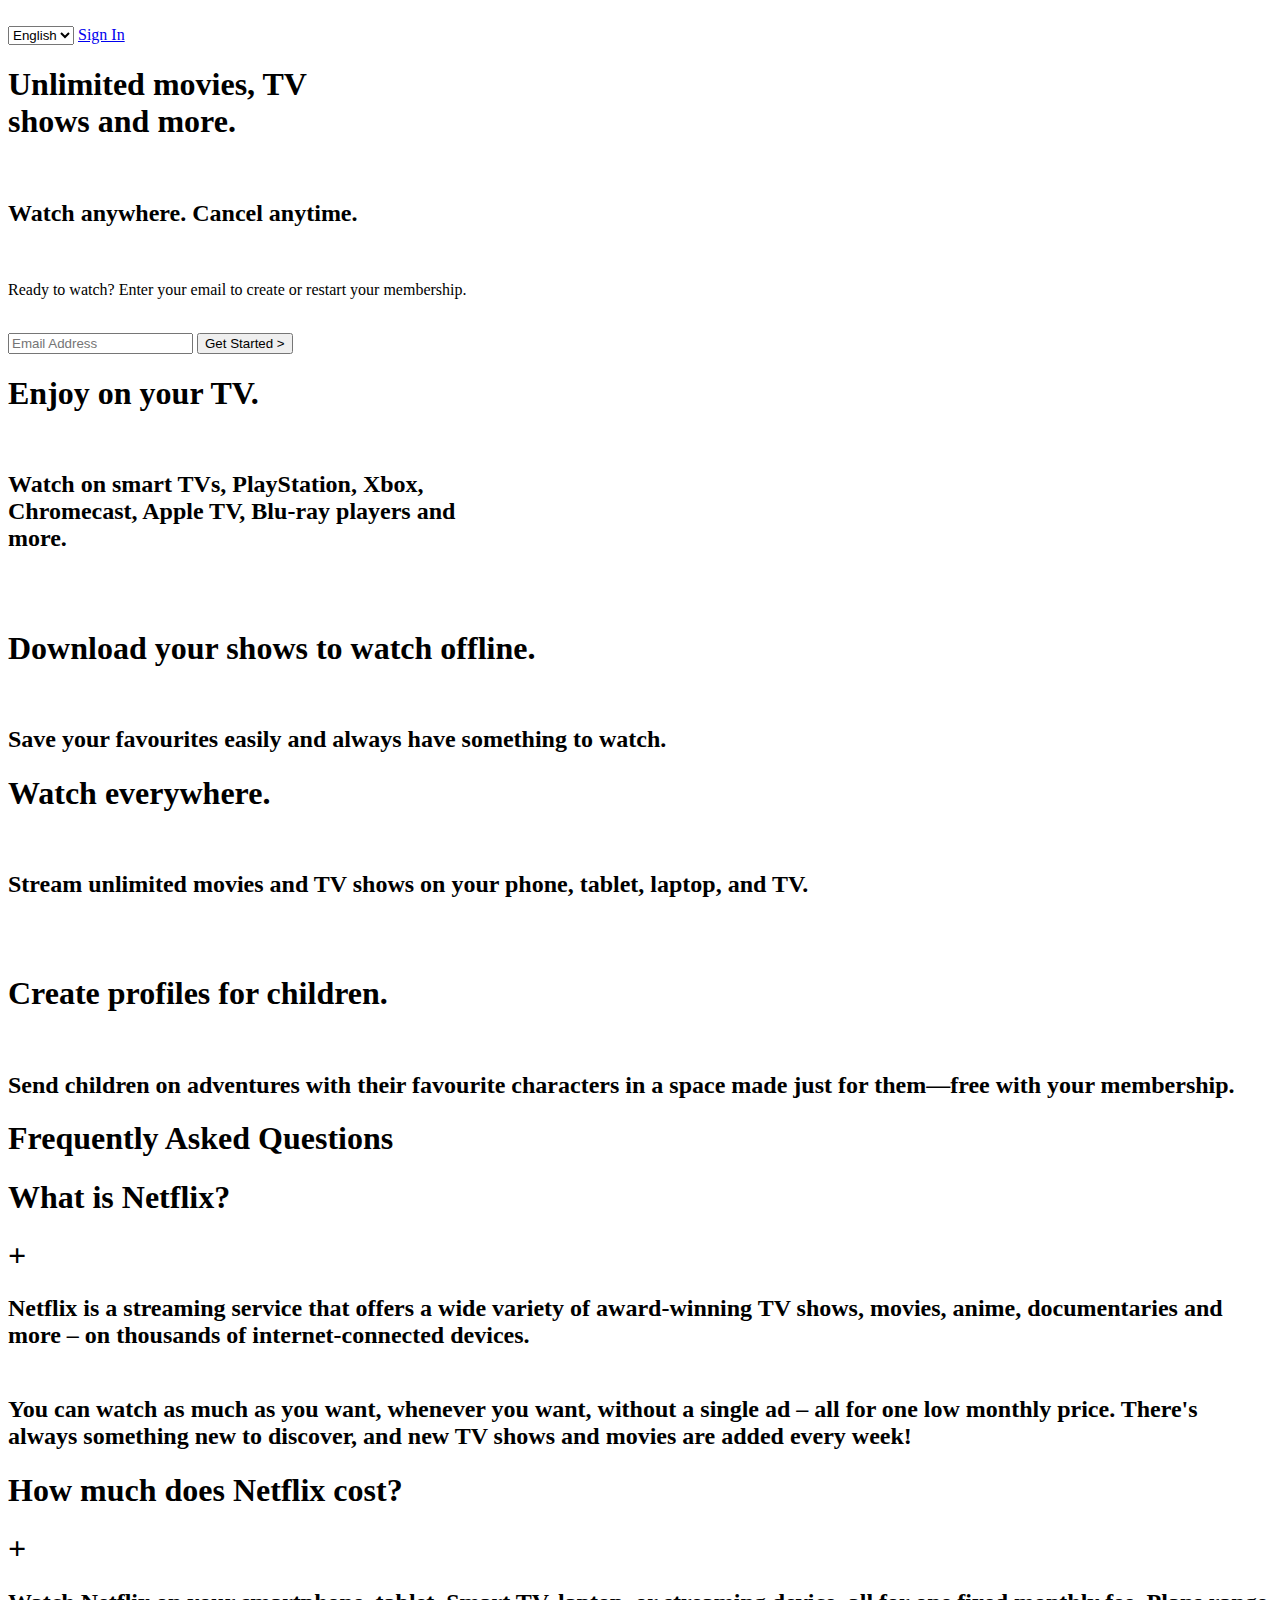
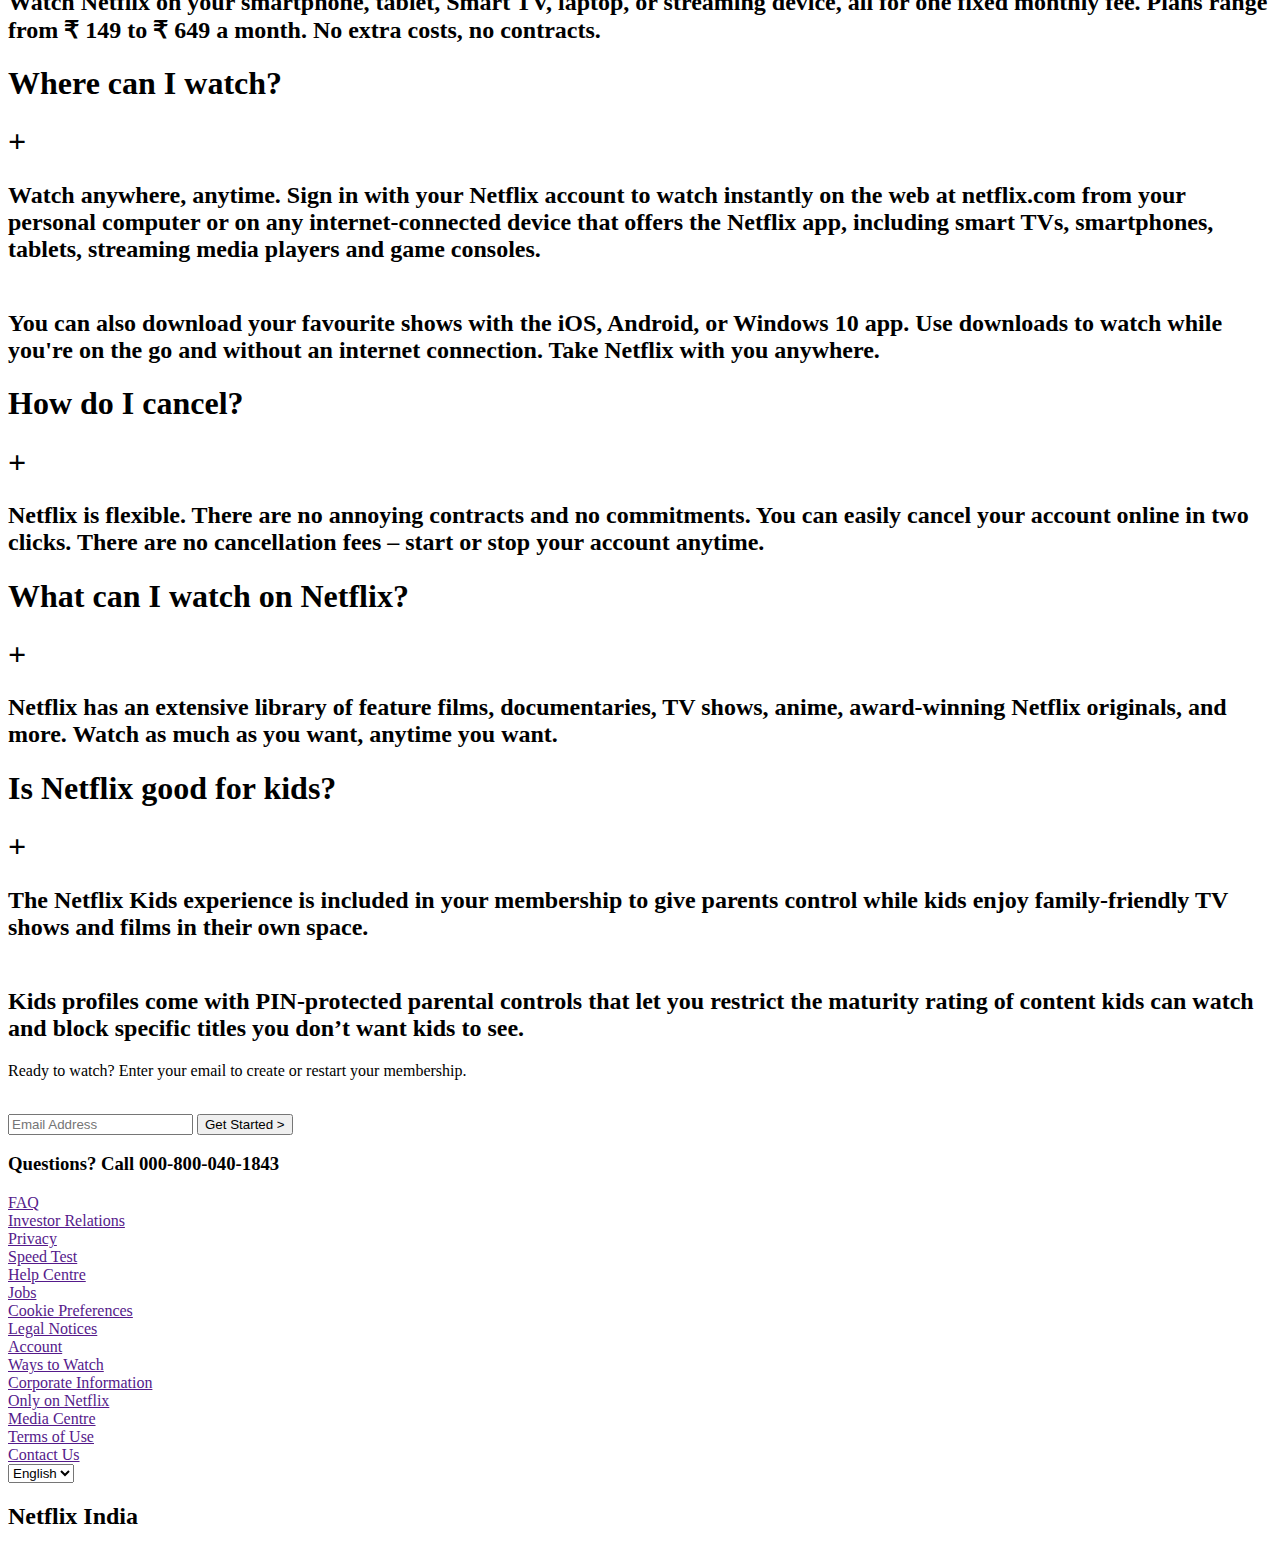
==== index.html @ 9a5b1e7c "Add files via upload" ====
<!DOCTYPE html>
<html lang="en">

<head>

    <meta charset="UTF-8">
    <meta http-equiv="X-UA-Compatible" content="IE=edge">
    <meta name="viewport" content="width=device-width, initial-scale=1.0">
    <link rel="shortcut icon" href="net.png" type="image/x-icon">
    <link rel="stylesheet" href="style.css">
    <title>Netflix India - Watch TV Shows Online , Watch movies Online netflix.com </title>
</head>

<body>


    <!-- container1 -->

    <div class="container1 all">
        <nav>
            <div class="navbar">
                <div class="btn1">
                    <img src="netflix.png" alt="">
                </div>
                <div class="btn2">
                    <select title="anything" class="select">
                        <option value="English">English</option>
                        <option value="English">Hindi</option>
                    </select>
                    <a href="signin.html" class="btn3">
                        Sign In
                    </a>

                </div>
            </div>
        </nav>

        <div class="content">
            <div class="content2">
                <h1>Unlimited movies, TV <br> shows and more.</h1>
                <br>
                <h2>Watch anywhere. Cancel anytime.</h2>
                <br>
                <p>Ready to watch? Enter your email to create or restart your membership.</p>
                <br>
                <div class="text">
                    <input type="text" title="anything" placeholder="Email Address" id="one">
                    <button onclick="newfun()">Get Started > </button>
                </div>
            </div>
        </div>
    </div>


    <!-- container2 -->

    <div class="container2 all">
        <div class="new1">
            <h1>Enjoy on your TV.</h1><br>
            <h2>Watch on smart TVs, PlayStation, Xbox,<br> Chromecast, Apple TV, Blu-ray players and <br> more.
            </h2>
        </div>
        <div class="new2">
            <img src="tv.png" alt="">
        </div>
    </div>


    <!-- container3 -->


    <div class="container3 all all2">
        <div class="new3">
            <img src="mobile.jpg" alt="">
        </div>
        <div class="new4">
            <h1>Download your shows to watch offline.</h1><br>
            <h2>Save your favourites easily and always have something to watch.
            </h2>
        </div>
    </div>

    <!-- container4 -->

    <div class="container4 all all2">
        <div class="new5">
            <h1>Watch everywhere.</h1><br>
            <h2>Stream unlimited movies and TV shows on your phone, tablet, laptop, and TV.</h2>
        </div>
        <div class="new6">
            <img src="mac.png" alt="">
        </div>
    </div>


    <!-- container5 -->


    <div class="container5 all all2">
        <div class="new7">
            <img src="child.png" alt="">
        </div>

        <div class="new8">
            <h1>Create profiles for children.</h1><br>
            <h2>Send children on adventures with their favourite characters in a space made just for them—free with your
                membership.</h2>
        </div>

    </div>


    <!-- container6 -->


    <div class="container6 all all2">

        <div class="footer">
            <h1 class="h1">Frequently Asked Questions</h1>
            <div class="ques1" id="open">
                <h1>What is Netflix?</h1>
                <h1>+</h1>
            </div>
            <div class="write">
                <h2>Netflix is a streaming service that offers a wide variety of award-winning TV shows, movies, anime,
                    documentaries and more – on thousands of internet-connected devices.
                    <br>
                    <br>
                </h2>
                <h2>You can watch as much as you want, whenever you want, without a single ad – all for one low monthly
                    price. There's always something new to discover, and new TV shows and movies are added every week!
                </h2>
            </div>
            <div class="ques1">
                <h1>How much does Netflix cost?</h1>
                <h1>+</h1>
            </div>
            <div class="write">
                <h2>Watch Netflix on your smartphone, tablet, Smart TV, laptop, or streaming device, all for one fixed monthly fee. Plans range from ₹ 149 to ₹ 649 a month. No extra costs, no contracts.</h2>
            </div>
            <div class="ques1">
                <h1>Where can I watch?</h1>
                <h1>+</h1>
            </div>
            <div class="write">
                <h2>Watch anywhere, anytime. Sign in with your Netflix account to watch instantly on the web at netflix.com from your personal computer or on any internet-connected device that offers the Netflix app, including smart TVs, smartphones, tablets, streaming media players and game consoles.
                    <br>
                    <br>
                </h2>
                <h2>You can also download your favourite shows with the iOS, Android, or Windows 10 app. Use downloads to watch while you're on the go and without an internet connection. Take Netflix with you anywhere.</h2>
            </div>
            <div class="ques1">
                <h1>How do I cancel?</h1>
                <h1>+</h1>
            </div>
            <div class="write">
                <h2>Netflix is flexible. There are no annoying contracts and no commitments. You can easily cancel your account online in two clicks. There are no cancellation fees – start or stop your account anytime.</h2>
            </div>
            <div class="ques1">
                <h1>What can I watch on Netflix?</h1>
                <h1>+</h1>
            </div>
            <div class="write">
                <h2>Netflix has an extensive library of feature films, documentaries, TV shows, anime, award-winning Netflix originals, and more. Watch as much as you want, anytime you want.</h2>
            </div>
            <div class="ques1">
                <h1>Is Netflix good for kids?</h1>
                <h1>+</h1>
            </div>
            <div class="write">
                <h2>The Netflix Kids experience is included in your membership to give parents control while kids enjoy family-friendly TV shows and films in their own space.
                    <br>
                    <br>
                </h2>
                <h2>Kids profiles come with PIN-protected parental controls that let you restrict the maturity rating of content kids can watch and block specific titles you don’t want kids to see.</h2>
            </div>

            <div class="new10">
                <p>Ready to watch? Enter your email to create or restart your membership.</p>
                <br>
                <div class="text">
                    <input type="text" title="anything" placeholder="Email Address" id="one">
                    <button onclick="newfun()">Get Started > </button>
                </div>
            </div>
        </div>
    </div>



    <!-- container7 -->



    <div class="container7 all all2">
        <div class="content7">
            <h3>Questions? Call 000-800-040-1843</h3>

            <div class="bottom">

                <div class="bottom1">
                    <div class="info1">
                        <a href="">FAQ</a>
                        <br>
                        <a href="">Investor Relations</a>
                        <br>
                        <a href="">Privacy</a>
                        <br>
                        <a href="">Speed Test</a>
                        <br>
                    </div>

                    <div class="info2">
                        <a href="">Help Centre</a>
                        <br>


                        <a href="">Jobs</a>
                        <br>


                        <a href="">Cookie Preferences</a>
                        <br>


                        <a href="">Legal Notices</a>
                        <br>
                    </div>

                </div>

                <div class="bottom2">
                    <div class="info1">
                        <a href="">Account</a>
                        <br>
                        <a href="">Ways to Watch</a>
                        <br>
                        <a href="">Corporate Information</a>
                        <br>
                        <a href="">Only on Netflix</a>
                        <br>
                    </div>

                    <div class="info2">
                        <a href="">Media Centre</a>
                        <br>

                        <a href="">Terms of Use</a>
                        <br>

                        <a href="">Contact Us</a>
                        <br>
                    </div>

                </div>
            </div>

            <div class="select1">
                <select name="new" id="new" title="new">
                    <option value="">English</option>
                    <option value="">Hindi</option>
                </select>
                <h2>Netflix India</h2>
            </div>

        </div>
    </div>


    <script src="index.js"></script>
</body>

</html>
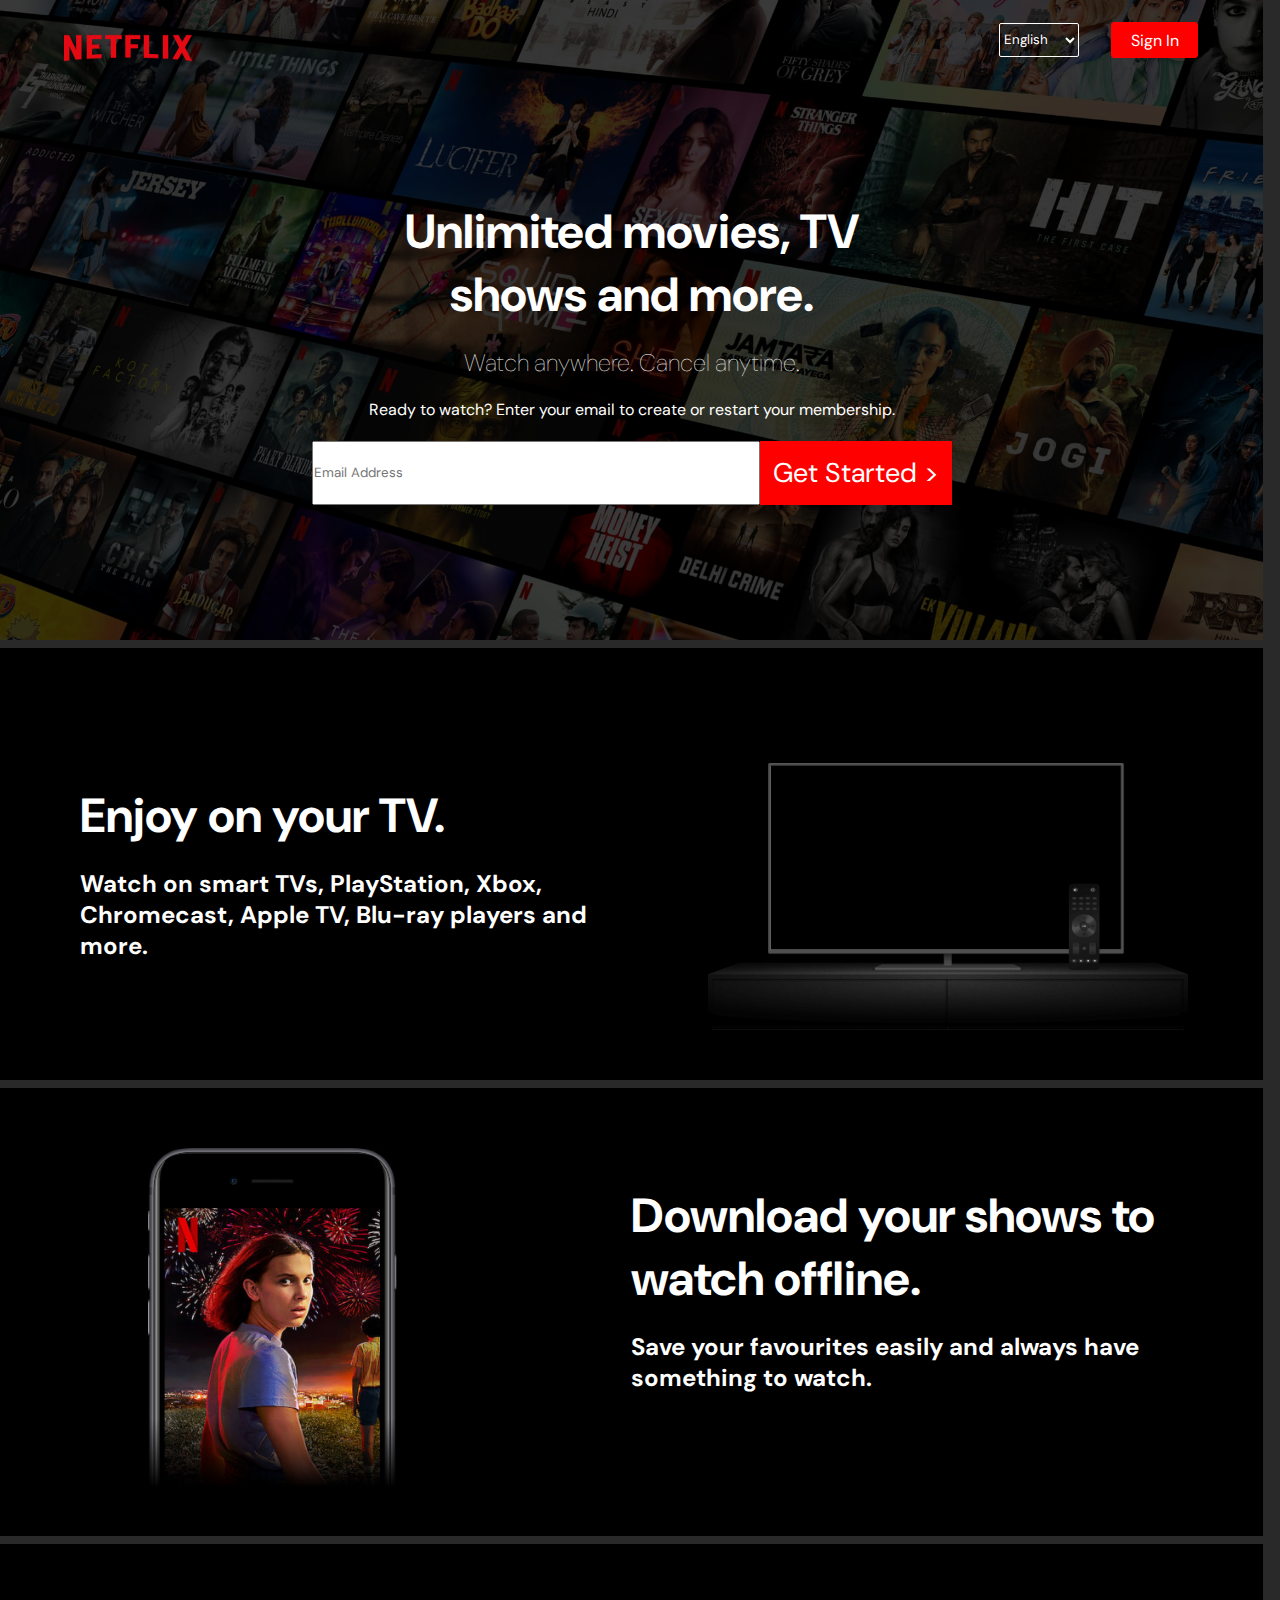
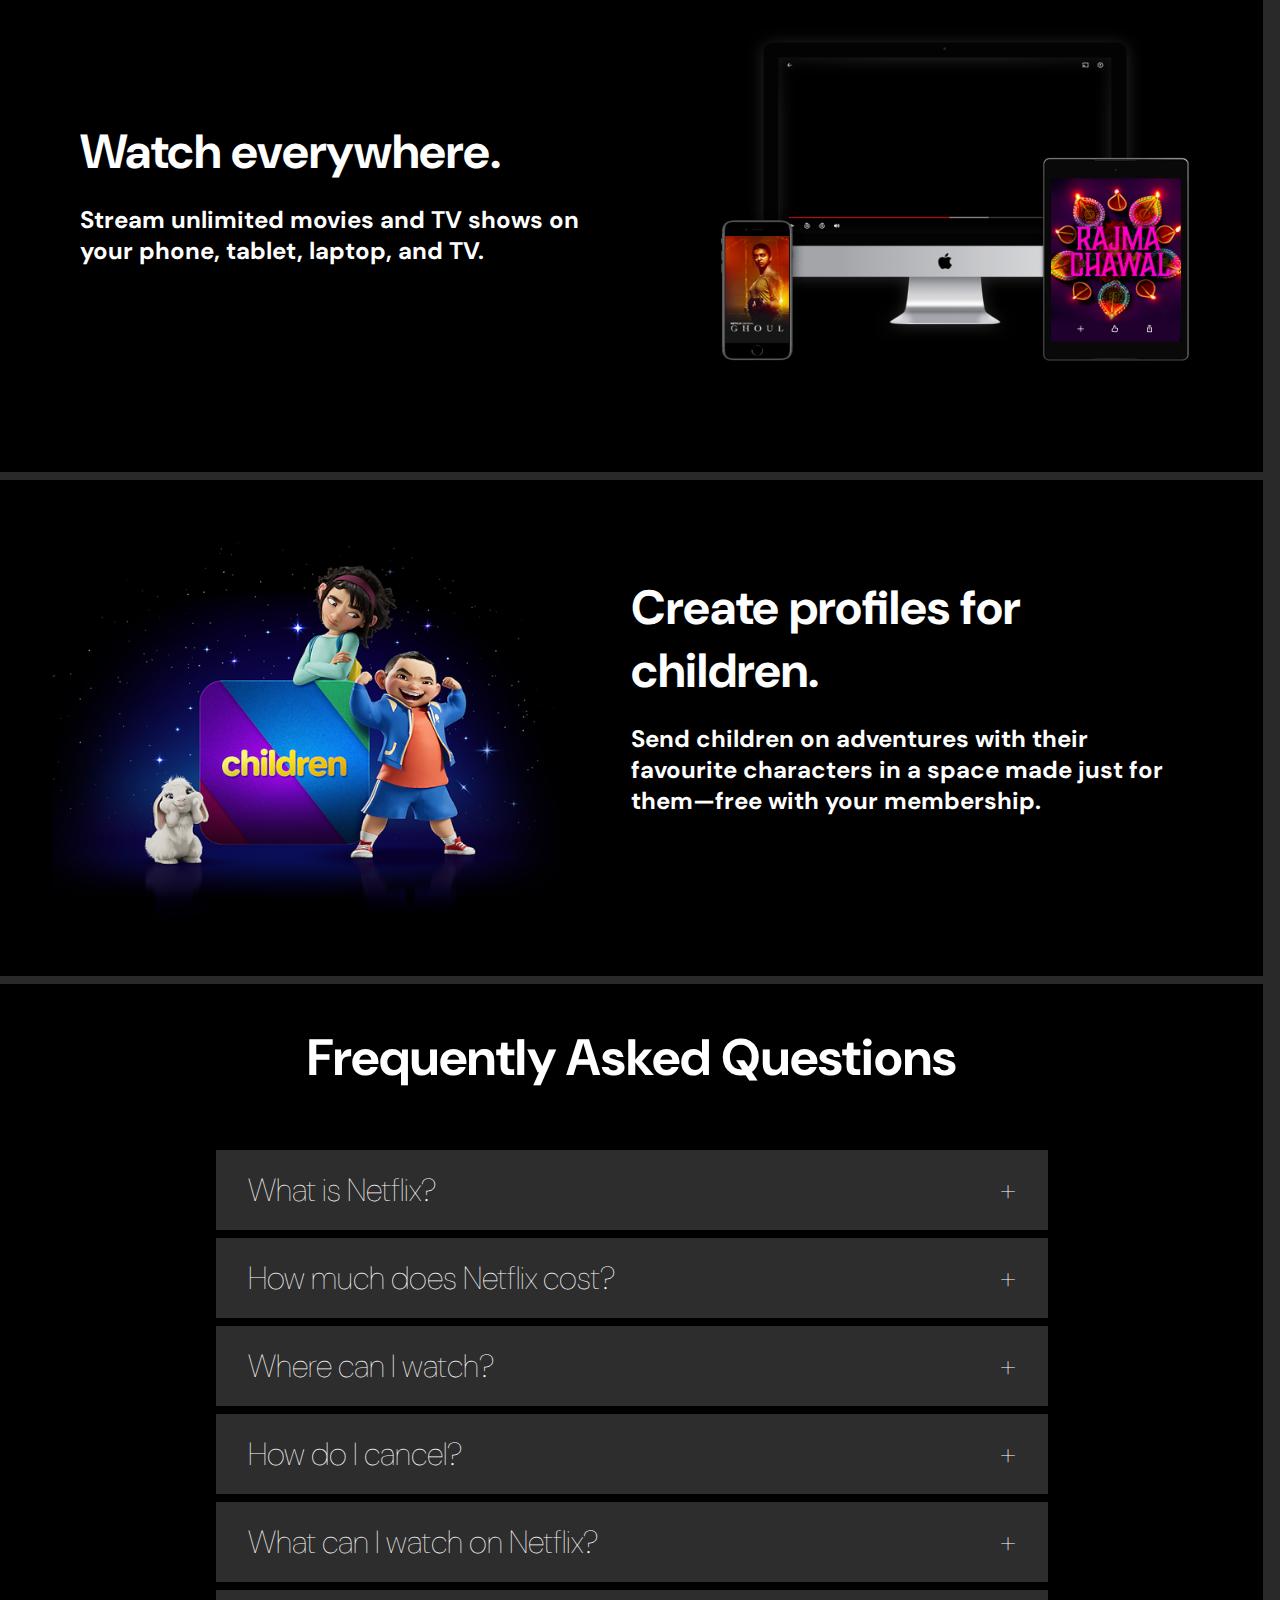
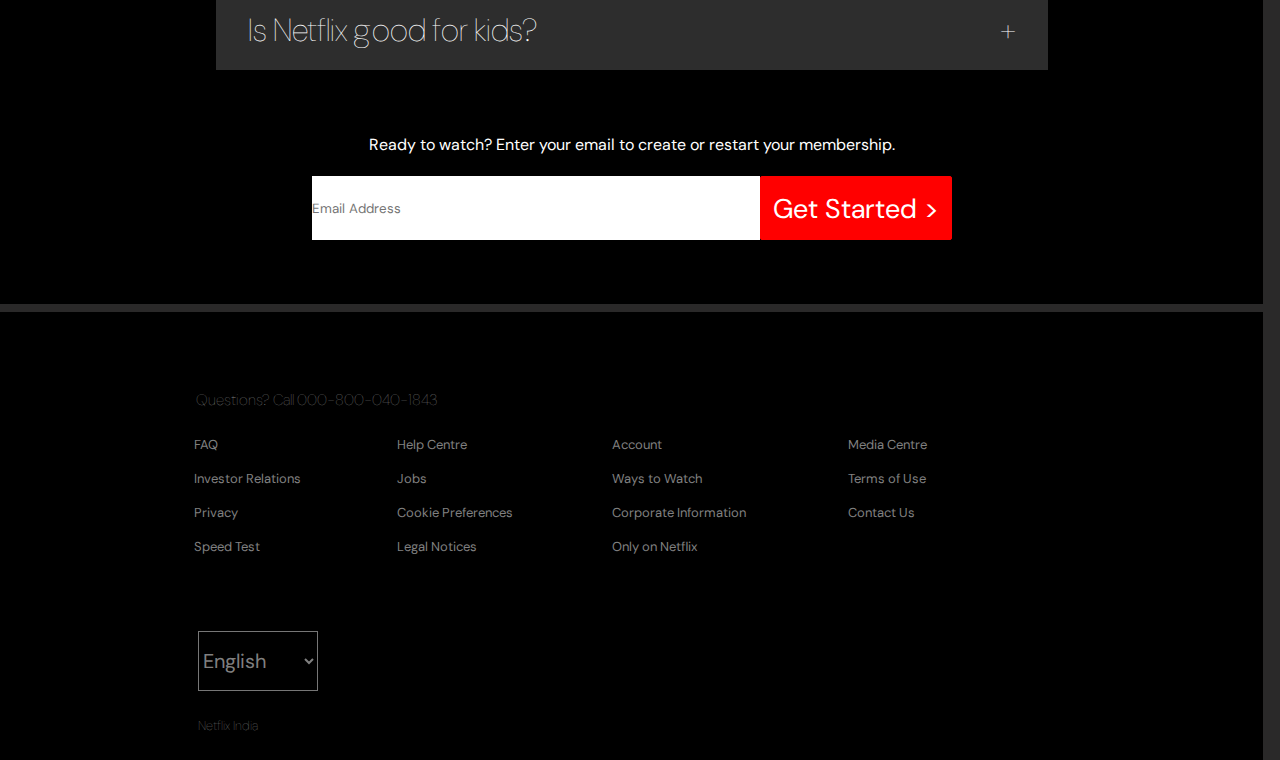
==== commit f3c40d39: "Responsive update" ====
--- a/index.html
+++ b/index.html
@@ -44,7 +44,7 @@
                 <p>Ready to watch? Enter your email to create or restart your membership.</p>
                 <br>
                 <div class="text">
-                    <input type="text" title="anything" placeholder="Email Address" id="one">
+                    <input type="text" title="anything" placeholder="Email Address" id="fone">
                     <button onclick="newfun()">Get Started > </button>
                 </div>
             </div>
--- a/style.css
+++ b/style.css
@@ -0,0 +1,455 @@
+/* @import url('https://fonts.googleapis.com/css2?family=Roboto+Mono:wght@300&family=Spline+Sans&display=swap'); */
+
+@import url('https://fonts.googleapis.com/css2?family=DM+Sans&display=swap');
+*{
+    margin: 0;
+    padding: 0;
+    box-sizing: border-box;
+    /* font-family:  'Spline Sans', sans-serif; */
+    font-family: 'DM Sans', sans-serif;
+}
+body{
+    background-color: rgb(42, 41, 41);
+}
+
+
+/* 1st Container */
+.all2{
+    color:white;
+    height: 28em;
+    display: flex;
+    background-color: black;
+}
+.all{
+    width: 98.7vw;
+    /* border: 2px solid black; */
+    margin-bottom: 0.5em;
+}
+.container1{
+    position: relative;
+    background: url('netflix.jpg') no-repeat center center/cover ;
+    opacity: 2;
+    height: 40em;
+    z-index: 1;
+}
+.navbar::before{
+    position: absolute;
+    content: "";
+    width: 100%;
+    height: 40em;
+    box-sizing: border-box;
+    top:0;
+    background-color:rgba(0, 0, 0, 0.7) ;
+    z-index: -1;
+}
+.navbar{
+    position: relative;
+    display: flex;
+    justify-content: space-between;
+    flex-direction: row;
+    /* border: 2px solid blue; */
+    line-height: center;
+    height: 5em;
+}
+.btn2{
+    /* border: 2px solid red; */
+    margin-right: 2.8em;
+    width: 15em;
+    display: flex;
+    justify-content: center;
+    align-items: center;
+}
+.btn3{
+    display: flex;
+    justify-content: center;
+    align-items: center;
+    width: 5.4em;
+    height: 2.2em;
+    background-color: red;
+    color: white;
+    border-radius: 3px;
+    border: 1px solid red;
+    font-size: 1rem;
+    margin-left: 2em;
+    cursor: pointer;
+    text-align: center;
+    text-decoration: none;
+}
+.select{
+    width: 6em;
+    height: 2.5em;
+    border: 1px solid white;
+    background-color: transparent;
+    color: white;
+    border-radius: 2px;
+    cursor: pointer;
+}
+.select option{
+    color: black;
+    background-color: gray;
+}
+.btn1 img{
+    margin: 0 0 0 4em ;
+    /* border: 2px solid yellow; */
+    height: 6em;
+    width: 8em;
+}
+
+.content{
+    position: absolute;
+    z-index: 2;
+    display: flex;
+    justify-content: center;
+    align-items: center;
+    flex-direction: column;
+    height: 34em;
+    width: 100%;
+    color : white;
+    /* border: 2px solid yellow; */
+}
+.content2{
+    display: flex;
+    flex-direction: column;
+    justify-content: center;
+    align-items: center;
+    height: 25em;
+    /* border: 2px solid red; */
+    width: 50vw;
+    text-align: center;
+    padding: 2em;
+    /* margin-top: 2em; */
+}
+.content2 h1{
+    font-size: 3em;
+}
+.content2 h2{
+    font-weight: lighter;
+}
+.content2 input{
+    height: 4.8em;
+    width: 35vw;
+}
+.text {
+    display: flex;
+
+}
+.text button{
+    width: 15vw;
+    color: white;
+    background-color: red;
+    border: 1px solid red;
+    cursor: pointer;
+    font-size: 1.7em;
+}
+
+
+/* 2nd Container */
+
+.container2{
+    color:white;
+    height: 27em;
+    display: flex;
+    background-color: black;
+}
+.new1{
+    display: flex;
+    /* justify-content: center;
+    align-items: center; */
+    flex-direction: column;
+    /* border: 2px solid red; */
+    width: 50vw;
+    padding: 8.5em  0 0 5em;
+}
+.new1 h1{
+    font-size: 3em;
+    /* border: 2px solid blue; */
+}
+.new2{
+    display: flex;
+    justify-content: center;
+    align-items: center;
+    /* border: 2px solid red; */
+    width: 50vw;    
+}
+.new2 img{
+    height: 21em;
+    width : 30em;
+}
+
+
+/* container3 */
+
+.new3{
+    display: flex;
+    /* justify-content: center; */
+    /* align-items: center; */
+    /* border: 2px solid red; */
+    width: 50vw;
+}
+.new3 img{
+    height: 25em;
+    width : 34em;
+    /* border: 2px solid blue; */
+}
+
+.new4{
+    display: flex;
+    /* justify-content: center;
+    align-items: center; */
+    flex-direction: column;
+    /* border: 2px solid red; */
+    width: 50vw;
+    padding: 6em 6em 0 0;
+}
+.new4 h1{
+    font-size: 3em;
+    /* border: 2px solid blue; */
+}
+
+
+/* container4 */
+
+.container4{
+    height: 33em;
+}
+.new6{
+    display: flex;
+    justify-content: center;
+    align-items: center;
+    /* border: 2px solid red; */
+    width: 50vw;
+    
+}
+.new6 img{
+    height: 24em;
+    width : 34em;
+    /* border: 2px solid blue; */
+}
+
+.new5{
+    display: flex;
+    /* justify-content: center;
+    align-items: center; */
+    flex-direction: column;
+    /* border: 2px solid red; */
+    padding: 11em 2em 0 5em;
+    width: 50vw;
+}
+
+.new5 h1{
+    font-size: 3em;
+    /* border: 2px solid blue; */
+}
+
+
+/* container5 */
+
+.container5{
+    height: 31em;
+}
+
+.new7{
+    display: flex;
+    justify-content: center;
+    align-items: center;
+    /* border: 2px solid red; */
+    width: 50vw;
+}
+.new7 img{
+    height: 24em;
+    width : 33em;
+    /* border: 2px solid blue; */
+}
+
+.new8{
+    display: flex;
+    /* justify-content: center;
+    align-items: center; */
+    flex-direction: column;
+    /* border: 2px solid red; */
+    width: 50vw;
+    padding: 6em 6em 0 0;
+}
+.new8 h1{
+    font-size: 3em;
+    /* border: 2px solid blue; */
+}
+
+
+/* container6 */
+
+.container6{
+    display: flex;
+    align-items: center;
+    flex-direction: column;
+    height: auto;
+    
+}
+.footer{
+    /* border: 2px solid red; */
+    width: 80vw;
+    display: flex;
+    align-items: center;
+    flex-direction: column;
+    height: auto;
+    padding: 2.5em 0 0 0;
+
+}
+.footer .h1{
+    font-size: 3.2em;
+    margin-bottom: 1em;
+}
+
+.ques1{
+    margin-top: 0.5em;
+    display: flex;
+    justify-content: space-between;
+    align-items: center;
+    width: 65vw;
+    height: 5em;
+    /* border: 2px solid red; */
+    background-color: rgb(45, 45, 45);
+    cursor: pointer;
+}
+.ques1 h1{
+    margin: 0 1em;
+    font-weight: lighter;    
+}
+.new10{
+    display: flex;
+    flex-direction: column;
+    justify-content: center;
+    align-items: center;
+    margin: 4em 0;
+    /* border: 2px solid blue; */
+    width: 60vw;
+}
+.new10 input{
+    height: 4.8em;
+    width: 35vw;
+   border: none;
+
+}
+.new10 .text button{
+    border-radius: 2px;
+}
+.write{
+    border-top: 1.5px solid black;
+    display: none;
+    flex-direction: column;
+    width: 65vw;
+    height: auto;
+    /* border: 2px solid red; */
+    background-color: rgb(45, 45, 45);
+    padding: 2em;
+}
+.write h2{
+    font-weight: lighter;
+}
+
+/* container7 */
+
+.container7{
+    display: flex;
+    justify-content: center;
+    margin-bottom: 0;
+}
+.content7{
+    padding: 2em;
+    margin-top: 4em;
+    display: flex;
+    flex-direction: column;
+    /* border: 2px solid red; */
+    width: 80vw;
+    height: auto;
+    color: gray;
+    font-size: small;
+}
+.content7 h3{
+    margin: 0 0 0 3.3em;
+    font-weight: lighter;
+}
+.bottom{
+    display: flex;
+    width: 65vw;
+    height: auto;
+    /* border: 2px solid red; */
+}
+.bottom1 , .bottom2{
+    display: flex;
+    /* flex-direction: column; */
+    justify-content: space-around;
+    /* border: 2px solid red; */
+    height: 17em;
+    width: 32.5vw;
+}
+.select1 select{
+    width: 6em;
+    height: 3em;
+    background-color: transparent;
+    color: gray;
+    font-size: 20px;
+}
+.select1{
+    width: 20vw;
+    height: 23em;
+    border: none;
+    display: flex;
+    flex-direction: column;
+    justify-content: space-between;
+    margin:0 0 0 4em;
+}
+.select1 h2{
+    font-weight: lighter;
+    font-size: small;
+    color: gray;
+}
+.select1 select option{
+    background-color: black;
+    color: white;
+}
+.info1 , .info2{
+    display: flex;
+    flex-direction: column;
+    padding-top: 2em;
+    padding-right: 0;
+}
+.info1 a, .info2 a{
+    color: gray;
+    text-decoration: none;
+}
+.info1 a:hover, .info2 a:hover{
+    text-decoration: underline;
+}
+@media screen and (max-width: 1159px ) {
+    .content2{
+        width: 90vw;
+    }
+    .text{
+        display: flex;
+        flex-direction: column;
+        justify-content: center;
+        align-items: center;
+    }
+    .content2 input{
+        height: 3.6em;
+        width: 75vw;
+    }
+    .text button{
+        margin-top: 1em;
+        width: 22vw;
+        font-size: 1.15em;
+        height: 2em;
+        border-radius: 4px;
+    }
+
+}
+@media screen and (max-width: 900px ) {
+    .all{
+        width:55em ;
+        height: 40em;
+    }
+    .container6{
+        height: 70em;
+    }
+}